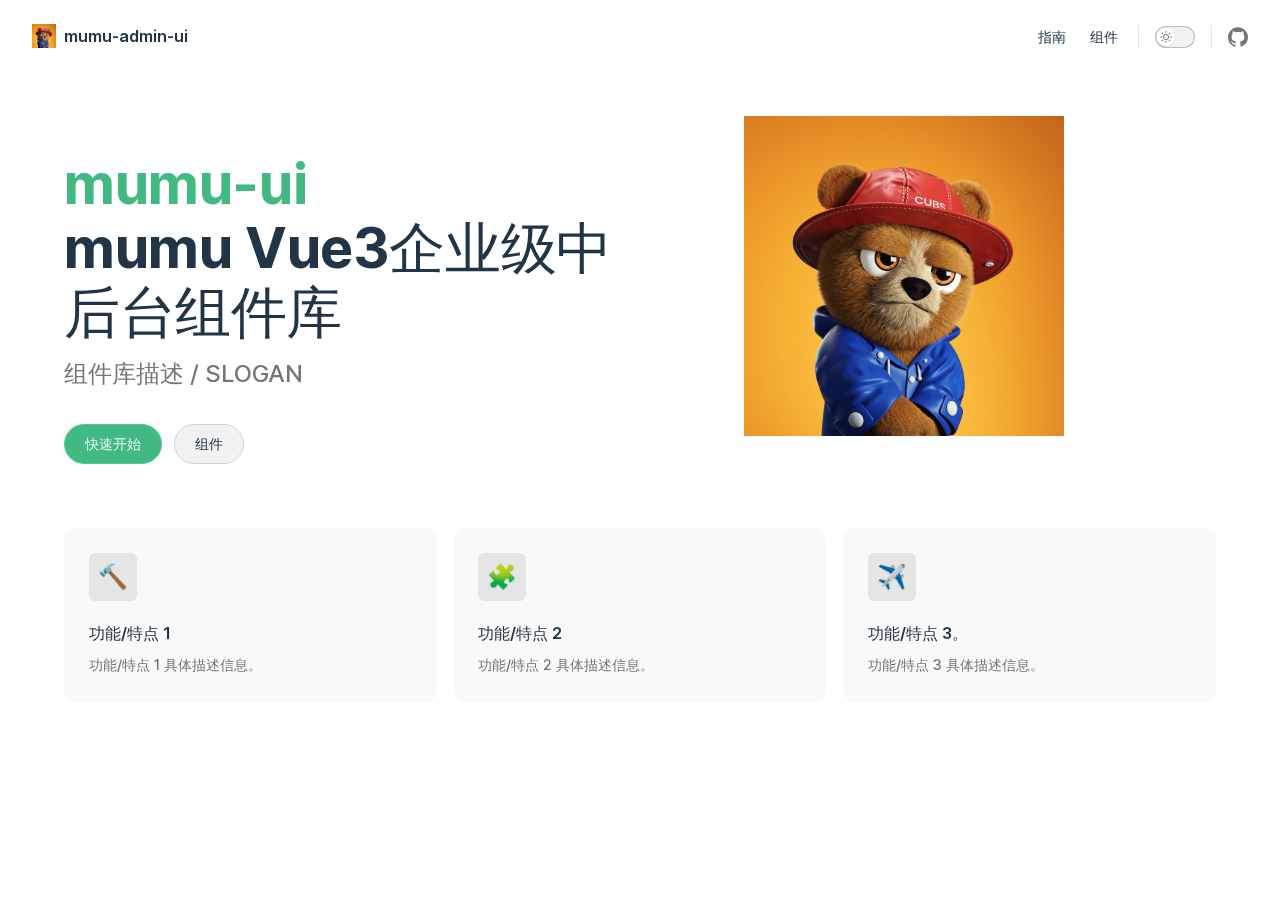
==== index.html @ 82bcbb1d "11" ====
<!DOCTYPE html>
<html lang="cn-ZH">
  <head>
    <meta charset="utf-8">
    <meta name="viewport" content="width=device-width,initial-scale=1">
    <title>MUMU-UI | mumu-admin-ui</title>
    <meta name="description" content="MUMU Vue3企业级中后台组件库">
    <link rel="stylesheet" href="/assets/style.2b369304.css">
    <link rel="modulepreload" href="/assets/app.bf46bd67.js">
    <link rel="modulepreload" href="/assets/index.md.7fd04847.lean.js">
    
    <script id="check-dark-light">(()=>{const e=localStorage.getItem("vitepress-theme-appearance")||"",a=window.matchMedia("(prefers-color-scheme: dark)").matches;(!e||e==="auto"?a:e==="dark")&&document.documentElement.classList.add("dark")})();</script>
  </head>
  <body>
    <div id="app"><div class="Layout" data-v-5bf81eb9><!--[--><!--]--><!--[--><span tabindex="-1" data-v-e3798921></span><a href="#VPContent" class="VPSkipLink visually-hidden" data-v-e3798921> Skip to content </a><!--]--><!----><header class="VPNav no-sidebar" data-v-5bf81eb9 data-v-8004bdf6><div class="VPNavBar" data-v-8004bdf6 data-v-faa1ef05><div class="container" data-v-faa1ef05><div class="VPNavBarTitle" data-v-faa1ef05 data-v-af43cea9><a class="title" href="/" data-v-af43cea9><!--[--><!--]--><!--[--><img class="VPImage logo" src="/logo.jpg" alt data-v-4a8e50f9><!--]--><!--[-->mumu-admin-ui<!--]--><!--[--><!--]--></a></div><div class="content" data-v-faa1ef05><!--[--><!--]--><!----><nav aria-labelledby="main-nav-aria-label" class="VPNavBarMenu menu" data-v-faa1ef05 data-v-0a6dd16d><span id="main-nav-aria-label" class="visually-hidden" data-v-0a6dd16d>Main Navigation</span><!--[--><!--[--><a class="VPLink link VPNavBarMenuLink" href="/guide/" data-v-0a6dd16d data-v-a55be088 data-v-08992fed><!--[-->指南<!--]--><!----></a><!--]--><!--[--><a class="VPLink link VPNavBarMenuLink" href="/components/image-preview.html" data-v-0a6dd16d data-v-a55be088 data-v-08992fed><!--[-->组件<!--]--><!----></a><!--]--><!--]--></nav><!----><div class="VPNavBarAppearance appearance" data-v-faa1ef05 data-v-010bc3ba><button class="VPSwitch VPSwitchAppearance" type="button" role="switch" aria-label="toggle dark mode" aria-checked="false" data-v-010bc3ba data-v-b9f4baac data-v-70b4ae42><span class="check" data-v-70b4ae42><span class="icon" data-v-70b4ae42><!--[--><svg xmlns="http://www.w3.org/2000/svg" aria-hidden="true" focusable="false" viewbox="0 0 24 24" class="sun" data-v-b9f4baac><path d="M12,18c-3.3,0-6-2.7-6-6s2.7-6,6-6s6,2.7,6,6S15.3,18,12,18zM12,8c-2.2,0-4,1.8-4,4c0,2.2,1.8,4,4,4c2.2,0,4-1.8,4-4C16,9.8,14.2,8,12,8z"></path><path d="M12,4c-0.6,0-1-0.4-1-1V1c0-0.6,0.4-1,1-1s1,0.4,1,1v2C13,3.6,12.6,4,12,4z"></path><path d="M12,24c-0.6,0-1-0.4-1-1v-2c0-0.6,0.4-1,1-1s1,0.4,1,1v2C13,23.6,12.6,24,12,24z"></path><path d="M5.6,6.6c-0.3,0-0.5-0.1-0.7-0.3L3.5,4.9c-0.4-0.4-0.4-1,0-1.4s1-0.4,1.4,0l1.4,1.4c0.4,0.4,0.4,1,0,1.4C6.2,6.5,5.9,6.6,5.6,6.6z"></path><path d="M19.8,20.8c-0.3,0-0.5-0.1-0.7-0.3l-1.4-1.4c-0.4-0.4-0.4-1,0-1.4s1-0.4,1.4,0l1.4,1.4c0.4,0.4,0.4,1,0,1.4C20.3,20.7,20,20.8,19.8,20.8z"></path><path d="M3,13H1c-0.6,0-1-0.4-1-1s0.4-1,1-1h2c0.6,0,1,0.4,1,1S3.6,13,3,13z"></path><path d="M23,13h-2c-0.6,0-1-0.4-1-1s0.4-1,1-1h2c0.6,0,1,0.4,1,1S23.6,13,23,13z"></path><path d="M4.2,20.8c-0.3,0-0.5-0.1-0.7-0.3c-0.4-0.4-0.4-1,0-1.4l1.4-1.4c0.4-0.4,1-0.4,1.4,0s0.4,1,0,1.4l-1.4,1.4C4.7,20.7,4.5,20.8,4.2,20.8z"></path><path d="M18.4,6.6c-0.3,0-0.5-0.1-0.7-0.3c-0.4-0.4-0.4-1,0-1.4l1.4-1.4c0.4-0.4,1-0.4,1.4,0s0.4,1,0,1.4l-1.4,1.4C18.9,6.5,18.6,6.6,18.4,6.6z"></path></svg><svg xmlns="http://www.w3.org/2000/svg" aria-hidden="true" focusable="false" viewbox="0 0 24 24" class="moon" data-v-b9f4baac><path d="M12.1,22c-0.3,0-0.6,0-0.9,0c-5.5-0.5-9.5-5.4-9-10.9c0.4-4.8,4.2-8.6,9-9c0.4,0,0.8,0.2,1,0.5c0.2,0.3,0.2,0.8-0.1,1.1c-2,2.7-1.4,6.4,1.3,8.4c2.1,1.6,5,1.6,7.1,0c0.3-0.2,0.7-0.3,1.1-0.1c0.3,0.2,0.5,0.6,0.5,1c-0.2,2.7-1.5,5.1-3.6,6.8C16.6,21.2,14.4,22,12.1,22zM9.3,4.4c-2.9,1-5,3.6-5.2,6.8c-0.4,4.4,2.8,8.3,7.2,8.7c2.1,0.2,4.2-0.4,5.8-1.8c1.1-0.9,1.9-2.1,2.4-3.4c-2.5,0.9-5.3,0.5-7.5-1.1C9.2,11.4,8.1,7.7,9.3,4.4z"></path></svg><!--]--></span></span></button></div><div class="VPSocialLinks VPNavBarSocialLinks social-links" data-v-faa1ef05 data-v-2980f77a data-v-e9c01f9c><!--[--><a class="VPSocialLink" href="https://github.com/vuejs/vitepress" target="_blank" rel="noopener" data-v-e9c01f9c data-v-194074fe><svg role="img" viewBox="0 0 24 24" xmlns="http://www.w3.org/2000/svg"><title>GitHub</title><path d="M12 .297c-6.63 0-12 5.373-12 12 0 5.303 3.438 9.8 8.205 11.385.6.113.82-.258.82-.577 0-.285-.01-1.04-.015-2.04-3.338.724-4.042-1.61-4.042-1.61C4.422 18.07 3.633 17.7 3.633 17.7c-1.087-.744.084-.729.084-.729 1.205.084 1.838 1.236 1.838 1.236 1.07 1.835 2.809 1.305 3.495.998.108-.776.417-1.305.76-1.605-2.665-.3-5.466-1.332-5.466-5.93 0-1.31.465-2.38 1.235-3.22-.135-.303-.54-1.523.105-3.176 0 0 1.005-.322 3.3 1.23.96-.267 1.98-.399 3-.405 1.02.006 2.04.138 3 .405 2.28-1.552 3.285-1.23 3.285-1.23.645 1.653.24 2.873.12 3.176.765.84 1.23 1.91 1.23 3.22 0 4.61-2.805 5.625-5.475 5.92.42.36.81 1.096.81 2.22 0 1.606-.015 2.896-.015 3.286 0 .315.21.69.825.57C20.565 22.092 24 17.592 24 12.297c0-6.627-5.373-12-12-12"/></svg></a><!--]--></div><div class="VPFlyout VPNavBarExtra extra" data-v-faa1ef05 data-v-340fd1df data-v-1623aefb><button type="button" class="button" aria-haspopup="true" aria-expanded="false" aria-label="extra navigation" data-v-1623aefb><svg xmlns="http://www.w3.org/2000/svg" aria-hidden="true" focusable="false" viewbox="0 0 24 24" class="icon" data-v-1623aefb><circle cx="12" cy="12" r="2"></circle><circle cx="19" cy="12" r="2"></circle><circle cx="5" cy="12" r="2"></circle></svg></button><div class="menu" data-v-1623aefb><div class="VPMenu" data-v-1623aefb data-v-125045a5><!----><!--[--><!--[--><!----><div class="group" data-v-340fd1df><div class="item appearance" data-v-340fd1df><p class="label" data-v-340fd1df>Appearance</p><div class="appearance-action" data-v-340fd1df><button class="VPSwitch VPSwitchAppearance" type="button" role="switch" aria-label="toggle dark mode" aria-checked="false" data-v-340fd1df data-v-b9f4baac data-v-70b4ae42><span class="check" data-v-70b4ae42><span class="icon" data-v-70b4ae42><!--[--><svg xmlns="http://www.w3.org/2000/svg" aria-hidden="true" focusable="false" viewbox="0 0 24 24" class="sun" data-v-b9f4baac><path d="M12,18c-3.3,0-6-2.7-6-6s2.7-6,6-6s6,2.7,6,6S15.3,18,12,18zM12,8c-2.2,0-4,1.8-4,4c0,2.2,1.8,4,4,4c2.2,0,4-1.8,4-4C16,9.8,14.2,8,12,8z"></path><path d="M12,4c-0.6,0-1-0.4-1-1V1c0-0.6,0.4-1,1-1s1,0.4,1,1v2C13,3.6,12.6,4,12,4z"></path><path d="M12,24c-0.6,0-1-0.4-1-1v-2c0-0.6,0.4-1,1-1s1,0.4,1,1v2C13,23.6,12.6,24,12,24z"></path><path d="M5.6,6.6c-0.3,0-0.5-0.1-0.7-0.3L3.5,4.9c-0.4-0.4-0.4-1,0-1.4s1-0.4,1.4,0l1.4,1.4c0.4,0.4,0.4,1,0,1.4C6.2,6.5,5.9,6.6,5.6,6.6z"></path><path d="M19.8,20.8c-0.3,0-0.5-0.1-0.7-0.3l-1.4-1.4c-0.4-0.4-0.4-1,0-1.4s1-0.4,1.4,0l1.4,1.4c0.4,0.4,0.4,1,0,1.4C20.3,20.7,20,20.8,19.8,20.8z"></path><path d="M3,13H1c-0.6,0-1-0.4-1-1s0.4-1,1-1h2c0.6,0,1,0.4,1,1S3.6,13,3,13z"></path><path d="M23,13h-2c-0.6,0-1-0.4-1-1s0.4-1,1-1h2c0.6,0,1,0.4,1,1S23.6,13,23,13z"></path><path d="M4.2,20.8c-0.3,0-0.5-0.1-0.7-0.3c-0.4-0.4-0.4-1,0-1.4l1.4-1.4c0.4-0.4,1-0.4,1.4,0s0.4,1,0,1.4l-1.4,1.4C4.7,20.7,4.5,20.8,4.2,20.8z"></path><path d="M18.4,6.6c-0.3,0-0.5-0.1-0.7-0.3c-0.4-0.4-0.4-1,0-1.4l1.4-1.4c0.4-0.4,1-0.4,1.4,0s0.4,1,0,1.4l-1.4,1.4C18.9,6.5,18.6,6.6,18.4,6.6z"></path></svg><svg xmlns="http://www.w3.org/2000/svg" aria-hidden="true" focusable="false" viewbox="0 0 24 24" class="moon" data-v-b9f4baac><path d="M12.1,22c-0.3,0-0.6,0-0.9,0c-5.5-0.5-9.5-5.4-9-10.9c0.4-4.8,4.2-8.6,9-9c0.4,0,0.8,0.2,1,0.5c0.2,0.3,0.2,0.8-0.1,1.1c-2,2.7-1.4,6.4,1.3,8.4c2.1,1.6,5,1.6,7.1,0c0.3-0.2,0.7-0.3,1.1-0.1c0.3,0.2,0.5,0.6,0.5,1c-0.2,2.7-1.5,5.1-3.6,6.8C16.6,21.2,14.4,22,12.1,22zM9.3,4.4c-2.9,1-5,3.6-5.2,6.8c-0.4,4.4,2.8,8.3,7.2,8.7c2.1,0.2,4.2-0.4,5.8-1.8c1.1-0.9,1.9-2.1,2.4-3.4c-2.5,0.9-5.3,0.5-7.5-1.1C9.2,11.4,8.1,7.7,9.3,4.4z"></path></svg><!--]--></span></span></button></div></div></div><div class="group" data-v-340fd1df><div class="item social-links" data-v-340fd1df><div class="VPSocialLinks social-links-list" data-v-340fd1df data-v-e9c01f9c><!--[--><a class="VPSocialLink" href="https://github.com/vuejs/vitepress" target="_blank" rel="noopener" data-v-e9c01f9c data-v-194074fe><svg role="img" viewBox="0 0 24 24" xmlns="http://www.w3.org/2000/svg"><title>GitHub</title><path d="M12 .297c-6.63 0-12 5.373-12 12 0 5.303 3.438 9.8 8.205 11.385.6.113.82-.258.82-.577 0-.285-.01-1.04-.015-2.04-3.338.724-4.042-1.61-4.042-1.61C4.422 18.07 3.633 17.7 3.633 17.7c-1.087-.744.084-.729.084-.729 1.205.084 1.838 1.236 1.838 1.236 1.07 1.835 2.809 1.305 3.495.998.108-.776.417-1.305.76-1.605-2.665-.3-5.466-1.332-5.466-5.93 0-1.31.465-2.38 1.235-3.22-.135-.303-.54-1.523.105-3.176 0 0 1.005-.322 3.3 1.23.96-.267 1.98-.399 3-.405 1.02.006 2.04.138 3 .405 2.28-1.552 3.285-1.23 3.285-1.23.645 1.653.24 2.873.12 3.176.765.84 1.23 1.91 1.23 3.22 0 4.61-2.805 5.625-5.475 5.92.42.36.81 1.096.81 2.22 0 1.606-.015 2.896-.015 3.286 0 .315.21.69.825.57C20.565 22.092 24 17.592 24 12.297c0-6.627-5.373-12-12-12"/></svg></a><!--]--></div></div></div><!--]--><!--]--></div></div></div><!--[--><!--]--><button type="button" class="VPNavBarHamburger hamburger" aria-label="mobile navigation" aria-expanded="false" aria-controls="VPNavScreen" data-v-faa1ef05 data-v-45c9b3af><span class="container" data-v-45c9b3af><span class="top" data-v-45c9b3af></span><span class="middle" data-v-45c9b3af></span><span class="bottom" data-v-45c9b3af></span></span></button></div></div></div><!----></header><!----><!----><div class="VPContent is-home" id="VPContent" data-v-5bf81eb9 data-v-ee1f9021><div class="VPHome" data-v-ee1f9021 data-v-9ec6ff27><!--[--><!--]--><div class="VPHero has-image VPHomeHero" data-v-9ec6ff27 data-v-6bc9288a><div class="container" data-v-6bc9288a><div class="main" data-v-6bc9288a><h1 class="name" data-v-6bc9288a><span class="clip" data-v-6bc9288a>mumu-ui</span></h1><p class="text" data-v-6bc9288a>mumu Vue3企业级中后台组件库</p><p class="tagline" data-v-6bc9288a>组件库描述 / SLOGAN</p><div class="actions" data-v-6bc9288a><!--[--><div class="action" data-v-6bc9288a><a class="VPButton medium brand" href="/guide/" data-v-6bc9288a data-v-b2dfdb56>快速开始</a></div><div class="action" data-v-6bc9288a><a class="VPButton medium alt" href="/components/image-preview.html" data-v-6bc9288a data-v-b2dfdb56>组件</a></div><!--]--></div></div><div class="image" data-v-6bc9288a><div class="image-container" data-v-6bc9288a><div class="image-bg" data-v-6bc9288a></div><!--[--><img class="VPImage image-src" src="/logo.jpg" alt="mumu-admin-ui" data-v-4a8e50f9><!--]--></div></div></div></div><!--[--><!--]--><!--[--><!--]--><div class="VPFeatures VPHomeFeatures" data-v-9ec6ff27 data-v-b8f55c17><div class="container" data-v-b8f55c17><div class="items" data-v-b8f55c17><!--[--><div class="grid-3 item" data-v-b8f55c17><span class="VPLink VPFeature" data-v-b8f55c17 data-v-cee54b0d data-v-08992fed><!--[--><article class="box" data-v-cee54b0d><div class="icon" data-v-cee54b0d>🔨</div><h2 class="title" data-v-cee54b0d>功能/特点 1</h2><p class="details" data-v-cee54b0d>功能/特点 1 具体描述信息。</p><!----></article><!--]--><!----></span></div><div class="grid-3 item" data-v-b8f55c17><span class="VPLink VPFeature" data-v-b8f55c17 data-v-cee54b0d data-v-08992fed><!--[--><article class="box" data-v-cee54b0d><div class="icon" data-v-cee54b0d>🧩</div><h2 class="title" data-v-cee54b0d>功能/特点 2</h2><p class="details" data-v-cee54b0d>功能/特点 2 具体描述信息。</p><!----></article><!--]--><!----></span></div><div class="grid-3 item" data-v-b8f55c17><span class="VPLink VPFeature" data-v-b8f55c17 data-v-cee54b0d data-v-08992fed><!--[--><article class="box" data-v-cee54b0d><div class="icon" data-v-cee54b0d>✈️</div><h2 class="title" data-v-cee54b0d>功能/特点 3。</h2><p class="details" data-v-cee54b0d>功能/特点 3 具体描述信息。</p><!----></article><!--]--><!----></span></div><!--]--></div></div></div><!--[--><!--]--><div style="position:relative;" data-v-9ec6ff27><div></div></div></div></div><!----><!--[--><!--]--></div></div>
    <script>__VP_HASH_MAP__ = JSON.parse("{\"components_icon.md\":\"52bd0338\",\"components_image-preview.md\":\"aa25d199\",\"guide_index.md\":\"5c8c72ff\",\"guide_quickstart.md\":\"2f4adda5\",\"index.md\":\"7fd04847\"}")</script>
    <script type="module" async src="/assets/app.bf46bd67.js"></script>
    
  </body>
</html>
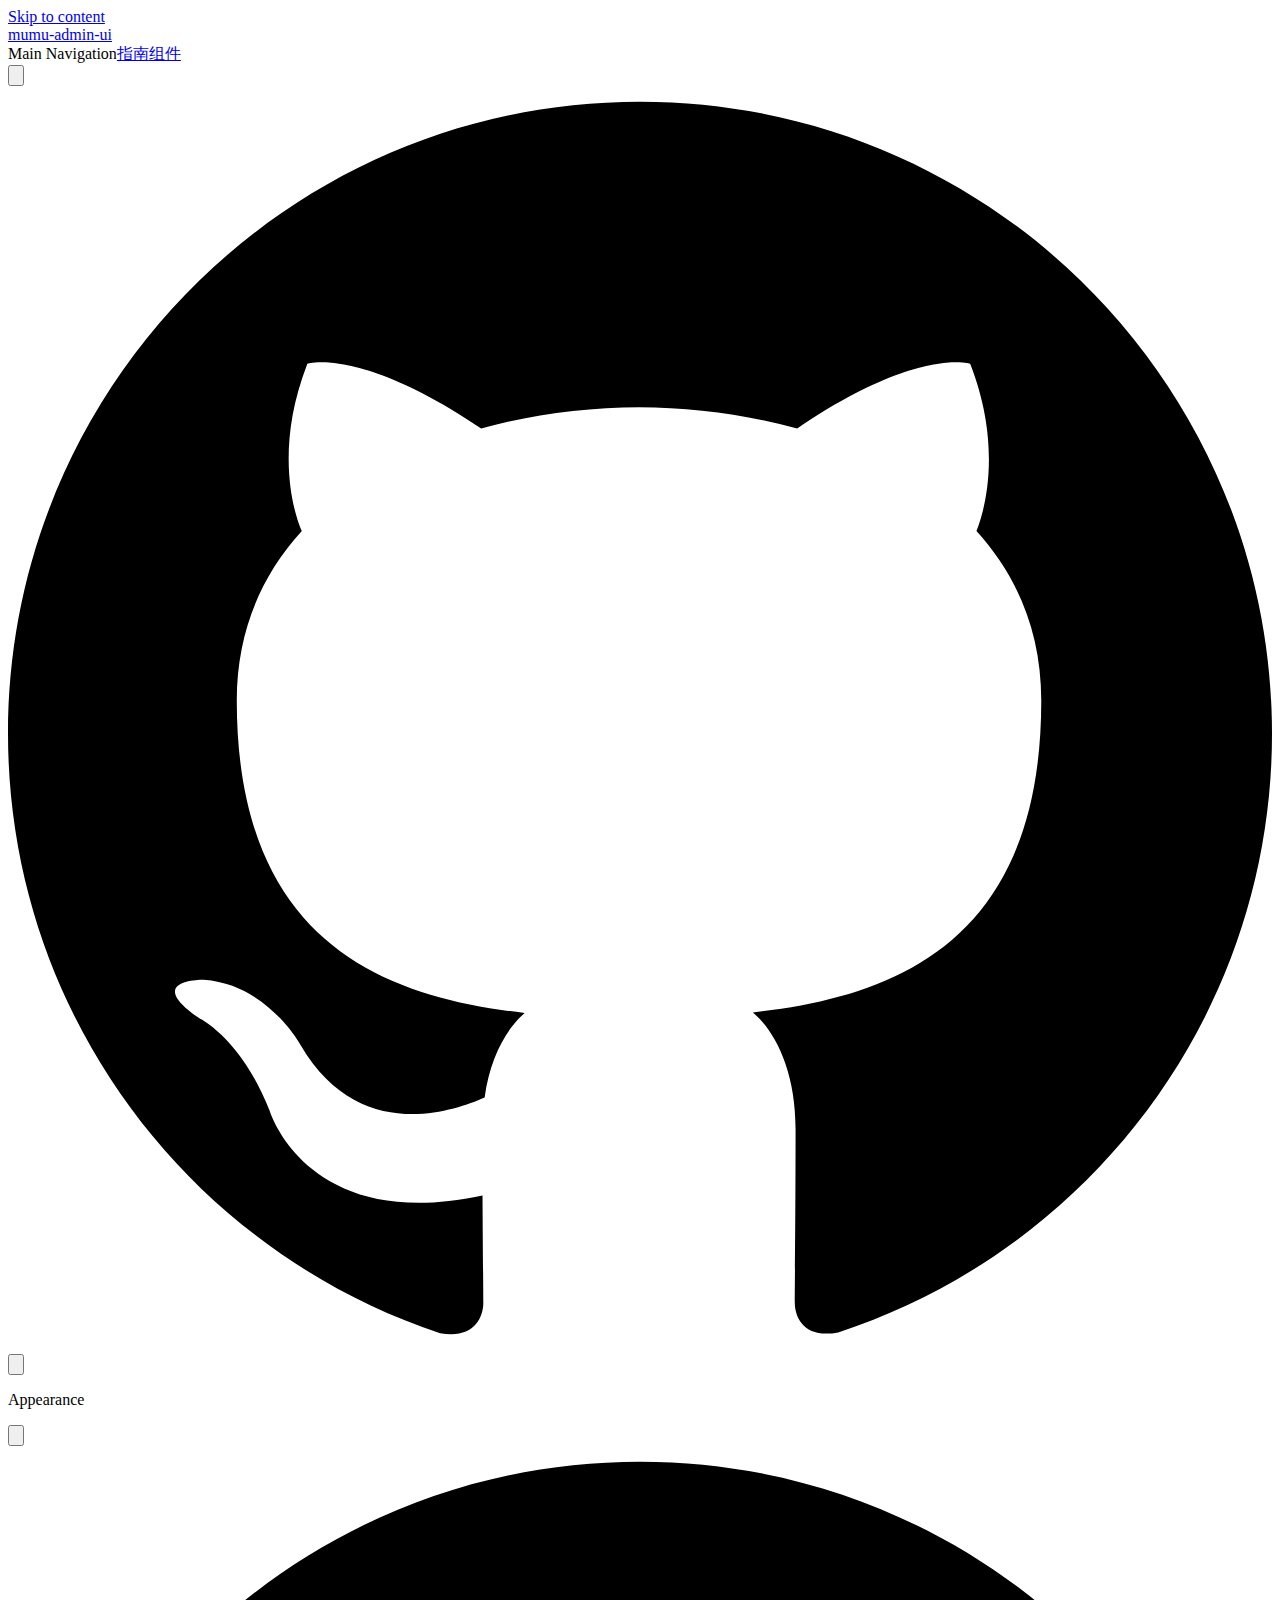
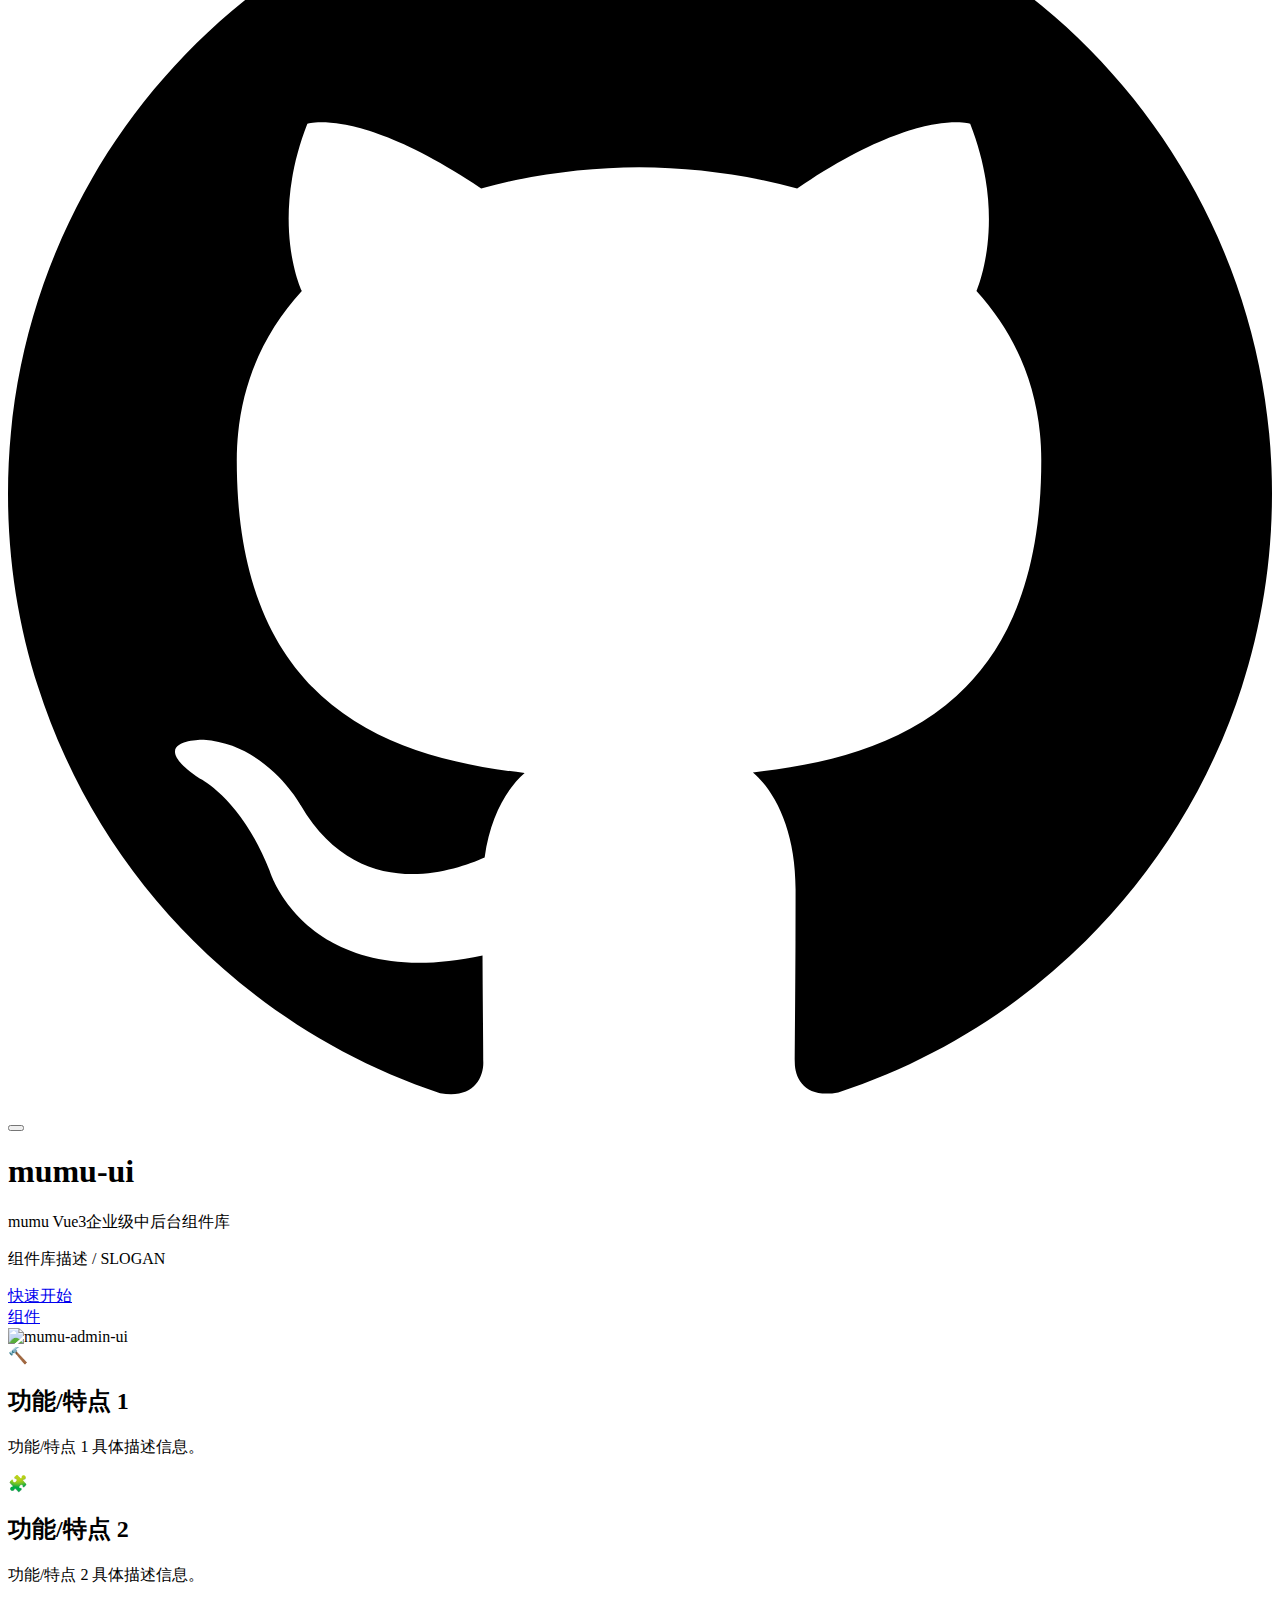
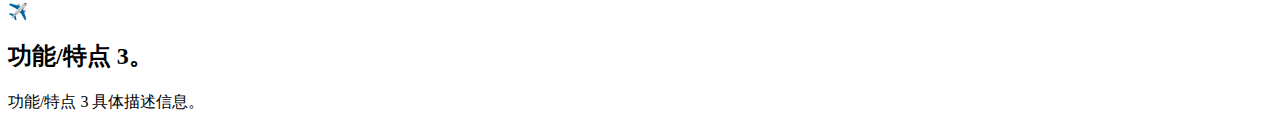
==== commit 05f32a94: "修改base配置" ====
--- a/index.html
+++ b/index.html
@@ -5,16 +5,16 @@
     <meta name="viewport" content="width=device-width,initial-scale=1">
     <title>MUMU-UI | mumu-admin-ui</title>
     <meta name="description" content="MUMU Vue3企业级中后台组件库">
-    <link rel="stylesheet" href="/assets/style.2b369304.css">
-    <link rel="modulepreload" href="/assets/app.bf46bd67.js">
-    <link rel="modulepreload" href="/assets/index.md.7fd04847.lean.js">
+    <link rel="stylesheet" href="/mumu-ui_docs/assets/style.af4205a5.css">
+    <link rel="modulepreload" href="/mumu-ui_docs/assets/app.7a1a90ad.js">
+    <link rel="modulepreload" href="/mumu-ui_docs/assets/index.md.b07cc994.lean.js">
     
     <script id="check-dark-light">(()=>{const e=localStorage.getItem("vitepress-theme-appearance")||"",a=window.matchMedia("(prefers-color-scheme: dark)").matches;(!e||e==="auto"?a:e==="dark")&&document.documentElement.classList.add("dark")})();</script>
   </head>
   <body>
-    <div id="app"><div class="Layout" data-v-5bf81eb9><!--[--><!--]--><!--[--><span tabindex="-1" data-v-e3798921></span><a href="#VPContent" class="VPSkipLink visually-hidden" data-v-e3798921> Skip to content </a><!--]--><!----><header class="VPNav no-sidebar" data-v-5bf81eb9 data-v-8004bdf6><div class="VPNavBar" data-v-8004bdf6 data-v-faa1ef05><div class="container" data-v-faa1ef05><div class="VPNavBarTitle" data-v-faa1ef05 data-v-af43cea9><a class="title" href="/" data-v-af43cea9><!--[--><!--]--><!--[--><img class="VPImage logo" src="/logo.jpg" alt data-v-4a8e50f9><!--]--><!--[-->mumu-admin-ui<!--]--><!--[--><!--]--></a></div><div class="content" data-v-faa1ef05><!--[--><!--]--><!----><nav aria-labelledby="main-nav-aria-label" class="VPNavBarMenu menu" data-v-faa1ef05 data-v-0a6dd16d><span id="main-nav-aria-label" class="visually-hidden" data-v-0a6dd16d>Main Navigation</span><!--[--><!--[--><a class="VPLink link VPNavBarMenuLink" href="/guide/" data-v-0a6dd16d data-v-a55be088 data-v-08992fed><!--[-->指南<!--]--><!----></a><!--]--><!--[--><a class="VPLink link VPNavBarMenuLink" href="/components/image-preview.html" data-v-0a6dd16d data-v-a55be088 data-v-08992fed><!--[-->组件<!--]--><!----></a><!--]--><!--]--></nav><!----><div class="VPNavBarAppearance appearance" data-v-faa1ef05 data-v-010bc3ba><button class="VPSwitch VPSwitchAppearance" type="button" role="switch" aria-label="toggle dark mode" aria-checked="false" data-v-010bc3ba data-v-b9f4baac data-v-70b4ae42><span class="check" data-v-70b4ae42><span class="icon" data-v-70b4ae42><!--[--><svg xmlns="http://www.w3.org/2000/svg" aria-hidden="true" focusable="false" viewbox="0 0 24 24" class="sun" data-v-b9f4baac><path d="M12,18c-3.3,0-6-2.7-6-6s2.7-6,6-6s6,2.7,6,6S15.3,18,12,18zM12,8c-2.2,0-4,1.8-4,4c0,2.2,1.8,4,4,4c2.2,0,4-1.8,4-4C16,9.8,14.2,8,12,8z"></path><path d="M12,4c-0.6,0-1-0.4-1-1V1c0-0.6,0.4-1,1-1s1,0.4,1,1v2C13,3.6,12.6,4,12,4z"></path><path d="M12,24c-0.6,0-1-0.4-1-1v-2c0-0.6,0.4-1,1-1s1,0.4,1,1v2C13,23.6,12.6,24,12,24z"></path><path d="M5.6,6.6c-0.3,0-0.5-0.1-0.7-0.3L3.5,4.9c-0.4-0.4-0.4-1,0-1.4s1-0.4,1.4,0l1.4,1.4c0.4,0.4,0.4,1,0,1.4C6.2,6.5,5.9,6.6,5.6,6.6z"></path><path d="M19.8,20.8c-0.3,0-0.5-0.1-0.7-0.3l-1.4-1.4c-0.4-0.4-0.4-1,0-1.4s1-0.4,1.4,0l1.4,1.4c0.4,0.4,0.4,1,0,1.4C20.3,20.7,20,20.8,19.8,20.8z"></path><path d="M3,13H1c-0.6,0-1-0.4-1-1s0.4-1,1-1h2c0.6,0,1,0.4,1,1S3.6,13,3,13z"></path><path d="M23,13h-2c-0.6,0-1-0.4-1-1s0.4-1,1-1h2c0.6,0,1,0.4,1,1S23.6,13,23,13z"></path><path d="M4.2,20.8c-0.3,0-0.5-0.1-0.7-0.3c-0.4-0.4-0.4-1,0-1.4l1.4-1.4c0.4-0.4,1-0.4,1.4,0s0.4,1,0,1.4l-1.4,1.4C4.7,20.7,4.5,20.8,4.2,20.8z"></path><path d="M18.4,6.6c-0.3,0-0.5-0.1-0.7-0.3c-0.4-0.4-0.4-1,0-1.4l1.4-1.4c0.4-0.4,1-0.4,1.4,0s0.4,1,0,1.4l-1.4,1.4C18.9,6.5,18.6,6.6,18.4,6.6z"></path></svg><svg xmlns="http://www.w3.org/2000/svg" aria-hidden="true" focusable="false" viewbox="0 0 24 24" class="moon" data-v-b9f4baac><path d="M12.1,22c-0.3,0-0.6,0-0.9,0c-5.5-0.5-9.5-5.4-9-10.9c0.4-4.8,4.2-8.6,9-9c0.4,0,0.8,0.2,1,0.5c0.2,0.3,0.2,0.8-0.1,1.1c-2,2.7-1.4,6.4,1.3,8.4c2.1,1.6,5,1.6,7.1,0c0.3-0.2,0.7-0.3,1.1-0.1c0.3,0.2,0.5,0.6,0.5,1c-0.2,2.7-1.5,5.1-3.6,6.8C16.6,21.2,14.4,22,12.1,22zM9.3,4.4c-2.9,1-5,3.6-5.2,6.8c-0.4,4.4,2.8,8.3,7.2,8.7c2.1,0.2,4.2-0.4,5.8-1.8c1.1-0.9,1.9-2.1,2.4-3.4c-2.5,0.9-5.3,0.5-7.5-1.1C9.2,11.4,8.1,7.7,9.3,4.4z"></path></svg><!--]--></span></span></button></div><div class="VPSocialLinks VPNavBarSocialLinks social-links" data-v-faa1ef05 data-v-2980f77a data-v-e9c01f9c><!--[--><a class="VPSocialLink" href="https://github.com/vuejs/vitepress" target="_blank" rel="noopener" data-v-e9c01f9c data-v-194074fe><svg role="img" viewBox="0 0 24 24" xmlns="http://www.w3.org/2000/svg"><title>GitHub</title><path d="M12 .297c-6.63 0-12 5.373-12 12 0 5.303 3.438 9.8 8.205 11.385.6.113.82-.258.82-.577 0-.285-.01-1.04-.015-2.04-3.338.724-4.042-1.61-4.042-1.61C4.422 18.07 3.633 17.7 3.633 17.7c-1.087-.744.084-.729.084-.729 1.205.084 1.838 1.236 1.838 1.236 1.07 1.835 2.809 1.305 3.495.998.108-.776.417-1.305.76-1.605-2.665-.3-5.466-1.332-5.466-5.93 0-1.31.465-2.38 1.235-3.22-.135-.303-.54-1.523.105-3.176 0 0 1.005-.322 3.3 1.23.96-.267 1.98-.399 3-.405 1.02.006 2.04.138 3 .405 2.28-1.552 3.285-1.23 3.285-1.23.645 1.653.24 2.873.12 3.176.765.84 1.23 1.91 1.23 3.22 0 4.61-2.805 5.625-5.475 5.92.42.36.81 1.096.81 2.22 0 1.606-.015 2.896-.015 3.286 0 .315.21.69.825.57C20.565 22.092 24 17.592 24 12.297c0-6.627-5.373-12-12-12"/></svg></a><!--]--></div><div class="VPFlyout VPNavBarExtra extra" data-v-faa1ef05 data-v-340fd1df data-v-1623aefb><button type="button" class="button" aria-haspopup="true" aria-expanded="false" aria-label="extra navigation" data-v-1623aefb><svg xmlns="http://www.w3.org/2000/svg" aria-hidden="true" focusable="false" viewbox="0 0 24 24" class="icon" data-v-1623aefb><circle cx="12" cy="12" r="2"></circle><circle cx="19" cy="12" r="2"></circle><circle cx="5" cy="12" r="2"></circle></svg></button><div class="menu" data-v-1623aefb><div class="VPMenu" data-v-1623aefb data-v-125045a5><!----><!--[--><!--[--><!----><div class="group" data-v-340fd1df><div class="item appearance" data-v-340fd1df><p class="label" data-v-340fd1df>Appearance</p><div class="appearance-action" data-v-340fd1df><button class="VPSwitch VPSwitchAppearance" type="button" role="switch" aria-label="toggle dark mode" aria-checked="false" data-v-340fd1df data-v-b9f4baac data-v-70b4ae42><span class="check" data-v-70b4ae42><span class="icon" data-v-70b4ae42><!--[--><svg xmlns="http://www.w3.org/2000/svg" aria-hidden="true" focusable="false" viewbox="0 0 24 24" class="sun" data-v-b9f4baac><path d="M12,18c-3.3,0-6-2.7-6-6s2.7-6,6-6s6,2.7,6,6S15.3,18,12,18zM12,8c-2.2,0-4,1.8-4,4c0,2.2,1.8,4,4,4c2.2,0,4-1.8,4-4C16,9.8,14.2,8,12,8z"></path><path d="M12,4c-0.6,0-1-0.4-1-1V1c0-0.6,0.4-1,1-1s1,0.4,1,1v2C13,3.6,12.6,4,12,4z"></path><path d="M12,24c-0.6,0-1-0.4-1-1v-2c0-0.6,0.4-1,1-1s1,0.4,1,1v2C13,23.6,12.6,24,12,24z"></path><path d="M5.6,6.6c-0.3,0-0.5-0.1-0.7-0.3L3.5,4.9c-0.4-0.4-0.4-1,0-1.4s1-0.4,1.4,0l1.4,1.4c0.4,0.4,0.4,1,0,1.4C6.2,6.5,5.9,6.6,5.6,6.6z"></path><path d="M19.8,20.8c-0.3,0-0.5-0.1-0.7-0.3l-1.4-1.4c-0.4-0.4-0.4-1,0-1.4s1-0.4,1.4,0l1.4,1.4c0.4,0.4,0.4,1,0,1.4C20.3,20.7,20,20.8,19.8,20.8z"></path><path d="M3,13H1c-0.6,0-1-0.4-1-1s0.4-1,1-1h2c0.6,0,1,0.4,1,1S3.6,13,3,13z"></path><path d="M23,13h-2c-0.6,0-1-0.4-1-1s0.4-1,1-1h2c0.6,0,1,0.4,1,1S23.6,13,23,13z"></path><path d="M4.2,20.8c-0.3,0-0.5-0.1-0.7-0.3c-0.4-0.4-0.4-1,0-1.4l1.4-1.4c0.4-0.4,1-0.4,1.4,0s0.4,1,0,1.4l-1.4,1.4C4.7,20.7,4.5,20.8,4.2,20.8z"></path><path d="M18.4,6.6c-0.3,0-0.5-0.1-0.7-0.3c-0.4-0.4-0.4-1,0-1.4l1.4-1.4c0.4-0.4,1-0.4,1.4,0s0.4,1,0,1.4l-1.4,1.4C18.9,6.5,18.6,6.6,18.4,6.6z"></path></svg><svg xmlns="http://www.w3.org/2000/svg" aria-hidden="true" focusable="false" viewbox="0 0 24 24" class="moon" data-v-b9f4baac><path d="M12.1,22c-0.3,0-0.6,0-0.9,0c-5.5-0.5-9.5-5.4-9-10.9c0.4-4.8,4.2-8.6,9-9c0.4,0,0.8,0.2,1,0.5c0.2,0.3,0.2,0.8-0.1,1.1c-2,2.7-1.4,6.4,1.3,8.4c2.1,1.6,5,1.6,7.1,0c0.3-0.2,0.7-0.3,1.1-0.1c0.3,0.2,0.5,0.6,0.5,1c-0.2,2.7-1.5,5.1-3.6,6.8C16.6,21.2,14.4,22,12.1,22zM9.3,4.4c-2.9,1-5,3.6-5.2,6.8c-0.4,4.4,2.8,8.3,7.2,8.7c2.1,0.2,4.2-0.4,5.8-1.8c1.1-0.9,1.9-2.1,2.4-3.4c-2.5,0.9-5.3,0.5-7.5-1.1C9.2,11.4,8.1,7.7,9.3,4.4z"></path></svg><!--]--></span></span></button></div></div></div><div class="group" data-v-340fd1df><div class="item social-links" data-v-340fd1df><div class="VPSocialLinks social-links-list" data-v-340fd1df data-v-e9c01f9c><!--[--><a class="VPSocialLink" href="https://github.com/vuejs/vitepress" target="_blank" rel="noopener" data-v-e9c01f9c data-v-194074fe><svg role="img" viewBox="0 0 24 24" xmlns="http://www.w3.org/2000/svg"><title>GitHub</title><path d="M12 .297c-6.63 0-12 5.373-12 12 0 5.303 3.438 9.8 8.205 11.385.6.113.82-.258.82-.577 0-.285-.01-1.04-.015-2.04-3.338.724-4.042-1.61-4.042-1.61C4.422 18.07 3.633 17.7 3.633 17.7c-1.087-.744.084-.729.084-.729 1.205.084 1.838 1.236 1.838 1.236 1.07 1.835 2.809 1.305 3.495.998.108-.776.417-1.305.76-1.605-2.665-.3-5.466-1.332-5.466-5.93 0-1.31.465-2.38 1.235-3.22-.135-.303-.54-1.523.105-3.176 0 0 1.005-.322 3.3 1.23.96-.267 1.98-.399 3-.405 1.02.006 2.04.138 3 .405 2.28-1.552 3.285-1.23 3.285-1.23.645 1.653.24 2.873.12 3.176.765.84 1.23 1.91 1.23 3.22 0 4.61-2.805 5.625-5.475 5.92.42.36.81 1.096.81 2.22 0 1.606-.015 2.896-.015 3.286 0 .315.21.69.825.57C20.565 22.092 24 17.592 24 12.297c0-6.627-5.373-12-12-12"/></svg></a><!--]--></div></div></div><!--]--><!--]--></div></div></div><!--[--><!--]--><button type="button" class="VPNavBarHamburger hamburger" aria-label="mobile navigation" aria-expanded="false" aria-controls="VPNavScreen" data-v-faa1ef05 data-v-45c9b3af><span class="container" data-v-45c9b3af><span class="top" data-v-45c9b3af></span><span class="middle" data-v-45c9b3af></span><span class="bottom" data-v-45c9b3af></span></span></button></div></div></div><!----></header><!----><!----><div class="VPContent is-home" id="VPContent" data-v-5bf81eb9 data-v-ee1f9021><div class="VPHome" data-v-ee1f9021 data-v-9ec6ff27><!--[--><!--]--><div class="VPHero has-image VPHomeHero" data-v-9ec6ff27 data-v-6bc9288a><div class="container" data-v-6bc9288a><div class="main" data-v-6bc9288a><h1 class="name" data-v-6bc9288a><span class="clip" data-v-6bc9288a>mumu-ui</span></h1><p class="text" data-v-6bc9288a>mumu Vue3企业级中后台组件库</p><p class="tagline" data-v-6bc9288a>组件库描述 / SLOGAN</p><div class="actions" data-v-6bc9288a><!--[--><div class="action" data-v-6bc9288a><a class="VPButton medium brand" href="/guide/" data-v-6bc9288a data-v-b2dfdb56>快速开始</a></div><div class="action" data-v-6bc9288a><a class="VPButton medium alt" href="/components/image-preview.html" data-v-6bc9288a data-v-b2dfdb56>组件</a></div><!--]--></div></div><div class="image" data-v-6bc9288a><div class="image-container" data-v-6bc9288a><div class="image-bg" data-v-6bc9288a></div><!--[--><img class="VPImage image-src" src="/logo.jpg" alt="mumu-admin-ui" data-v-4a8e50f9><!--]--></div></div></div></div><!--[--><!--]--><!--[--><!--]--><div class="VPFeatures VPHomeFeatures" data-v-9ec6ff27 data-v-b8f55c17><div class="container" data-v-b8f55c17><div class="items" data-v-b8f55c17><!--[--><div class="grid-3 item" data-v-b8f55c17><span class="VPLink VPFeature" data-v-b8f55c17 data-v-cee54b0d data-v-08992fed><!--[--><article class="box" data-v-cee54b0d><div class="icon" data-v-cee54b0d>🔨</div><h2 class="title" data-v-cee54b0d>功能/特点 1</h2><p class="details" data-v-cee54b0d>功能/特点 1 具体描述信息。</p><!----></article><!--]--><!----></span></div><div class="grid-3 item" data-v-b8f55c17><span class="VPLink VPFeature" data-v-b8f55c17 data-v-cee54b0d data-v-08992fed><!--[--><article class="box" data-v-cee54b0d><div class="icon" data-v-cee54b0d>🧩</div><h2 class="title" data-v-cee54b0d>功能/特点 2</h2><p class="details" data-v-cee54b0d>功能/特点 2 具体描述信息。</p><!----></article><!--]--><!----></span></div><div class="grid-3 item" data-v-b8f55c17><span class="VPLink VPFeature" data-v-b8f55c17 data-v-cee54b0d data-v-08992fed><!--[--><article class="box" data-v-cee54b0d><div class="icon" data-v-cee54b0d>✈️</div><h2 class="title" data-v-cee54b0d>功能/特点 3。</h2><p class="details" data-v-cee54b0d>功能/特点 3 具体描述信息。</p><!----></article><!--]--><!----></span></div><!--]--></div></div></div><!--[--><!--]--><div style="position:relative;" data-v-9ec6ff27><div></div></div></div></div><!----><!--[--><!--]--></div></div>
-    <script>__VP_HASH_MAP__ = JSON.parse("{\"components_icon.md\":\"52bd0338\",\"components_image-preview.md\":\"aa25d199\",\"guide_index.md\":\"5c8c72ff\",\"guide_quickstart.md\":\"2f4adda5\",\"index.md\":\"7fd04847\"}")</script>
-    <script type="module" async src="/assets/app.bf46bd67.js"></script>
+    <div id="app"><div class="Layout" data-v-5bf81eb9><!--[--><!--]--><!--[--><span tabindex="-1" data-v-e3798921></span><a href="#VPContent" class="VPSkipLink visually-hidden" data-v-e3798921> Skip to content </a><!--]--><!----><header class="VPNav no-sidebar" data-v-5bf81eb9 data-v-8004bdf6><div class="VPNavBar" data-v-8004bdf6 data-v-faa1ef05><div class="container" data-v-faa1ef05><div class="VPNavBarTitle" data-v-faa1ef05 data-v-af43cea9><a class="title" href="/mumu-ui_docs/" data-v-af43cea9><!--[--><!--]--><!--[--><img class="VPImage logo" src="/mumu-ui_docs/logo.jpg" alt data-v-4a8e50f9><!--]--><!--[-->mumu-admin-ui<!--]--><!--[--><!--]--></a></div><div class="content" data-v-faa1ef05><!--[--><!--]--><!----><nav aria-labelledby="main-nav-aria-label" class="VPNavBarMenu menu" data-v-faa1ef05 data-v-0a6dd16d><span id="main-nav-aria-label" class="visually-hidden" data-v-0a6dd16d>Main Navigation</span><!--[--><!--[--><a class="VPLink link VPNavBarMenuLink" href="/mumu-ui_docs/guide/" data-v-0a6dd16d data-v-a55be088 data-v-08992fed><!--[-->指南<!--]--><!----></a><!--]--><!--[--><a class="VPLink link VPNavBarMenuLink" href="/mumu-ui_docs/components/image-preview.html" data-v-0a6dd16d data-v-a55be088 data-v-08992fed><!--[-->组件<!--]--><!----></a><!--]--><!--]--></nav><!----><div class="VPNavBarAppearance appearance" data-v-faa1ef05 data-v-010bc3ba><button class="VPSwitch VPSwitchAppearance" type="button" role="switch" aria-label="toggle dark mode" aria-checked="false" data-v-010bc3ba data-v-b9f4baac data-v-70b4ae42><span class="check" data-v-70b4ae42><span class="icon" data-v-70b4ae42><!--[--><svg xmlns="http://www.w3.org/2000/svg" aria-hidden="true" focusable="false" viewbox="0 0 24 24" class="sun" data-v-b9f4baac><path d="M12,18c-3.3,0-6-2.7-6-6s2.7-6,6-6s6,2.7,6,6S15.3,18,12,18zM12,8c-2.2,0-4,1.8-4,4c0,2.2,1.8,4,4,4c2.2,0,4-1.8,4-4C16,9.8,14.2,8,12,8z"></path><path d="M12,4c-0.6,0-1-0.4-1-1V1c0-0.6,0.4-1,1-1s1,0.4,1,1v2C13,3.6,12.6,4,12,4z"></path><path d="M12,24c-0.6,0-1-0.4-1-1v-2c0-0.6,0.4-1,1-1s1,0.4,1,1v2C13,23.6,12.6,24,12,24z"></path><path d="M5.6,6.6c-0.3,0-0.5-0.1-0.7-0.3L3.5,4.9c-0.4-0.4-0.4-1,0-1.4s1-0.4,1.4,0l1.4,1.4c0.4,0.4,0.4,1,0,1.4C6.2,6.5,5.9,6.6,5.6,6.6z"></path><path d="M19.8,20.8c-0.3,0-0.5-0.1-0.7-0.3l-1.4-1.4c-0.4-0.4-0.4-1,0-1.4s1-0.4,1.4,0l1.4,1.4c0.4,0.4,0.4,1,0,1.4C20.3,20.7,20,20.8,19.8,20.8z"></path><path d="M3,13H1c-0.6,0-1-0.4-1-1s0.4-1,1-1h2c0.6,0,1,0.4,1,1S3.6,13,3,13z"></path><path d="M23,13h-2c-0.6,0-1-0.4-1-1s0.4-1,1-1h2c0.6,0,1,0.4,1,1S23.6,13,23,13z"></path><path d="M4.2,20.8c-0.3,0-0.5-0.1-0.7-0.3c-0.4-0.4-0.4-1,0-1.4l1.4-1.4c0.4-0.4,1-0.4,1.4,0s0.4,1,0,1.4l-1.4,1.4C4.7,20.7,4.5,20.8,4.2,20.8z"></path><path d="M18.4,6.6c-0.3,0-0.5-0.1-0.7-0.3c-0.4-0.4-0.4-1,0-1.4l1.4-1.4c0.4-0.4,1-0.4,1.4,0s0.4,1,0,1.4l-1.4,1.4C18.9,6.5,18.6,6.6,18.4,6.6z"></path></svg><svg xmlns="http://www.w3.org/2000/svg" aria-hidden="true" focusable="false" viewbox="0 0 24 24" class="moon" data-v-b9f4baac><path d="M12.1,22c-0.3,0-0.6,0-0.9,0c-5.5-0.5-9.5-5.4-9-10.9c0.4-4.8,4.2-8.6,9-9c0.4,0,0.8,0.2,1,0.5c0.2,0.3,0.2,0.8-0.1,1.1c-2,2.7-1.4,6.4,1.3,8.4c2.1,1.6,5,1.6,7.1,0c0.3-0.2,0.7-0.3,1.1-0.1c0.3,0.2,0.5,0.6,0.5,1c-0.2,2.7-1.5,5.1-3.6,6.8C16.6,21.2,14.4,22,12.1,22zM9.3,4.4c-2.9,1-5,3.6-5.2,6.8c-0.4,4.4,2.8,8.3,7.2,8.7c2.1,0.2,4.2-0.4,5.8-1.8c1.1-0.9,1.9-2.1,2.4-3.4c-2.5,0.9-5.3,0.5-7.5-1.1C9.2,11.4,8.1,7.7,9.3,4.4z"></path></svg><!--]--></span></span></button></div><div class="VPSocialLinks VPNavBarSocialLinks social-links" data-v-faa1ef05 data-v-2980f77a data-v-e9c01f9c><!--[--><a class="VPSocialLink" href="https://github.com/vuejs/vitepress" target="_blank" rel="noopener" data-v-e9c01f9c data-v-194074fe><svg role="img" viewBox="0 0 24 24" xmlns="http://www.w3.org/2000/svg"><title>GitHub</title><path d="M12 .297c-6.63 0-12 5.373-12 12 0 5.303 3.438 9.8 8.205 11.385.6.113.82-.258.82-.577 0-.285-.01-1.04-.015-2.04-3.338.724-4.042-1.61-4.042-1.61C4.422 18.07 3.633 17.7 3.633 17.7c-1.087-.744.084-.729.084-.729 1.205.084 1.838 1.236 1.838 1.236 1.07 1.835 2.809 1.305 3.495.998.108-.776.417-1.305.76-1.605-2.665-.3-5.466-1.332-5.466-5.93 0-1.31.465-2.38 1.235-3.22-.135-.303-.54-1.523.105-3.176 0 0 1.005-.322 3.3 1.23.96-.267 1.98-.399 3-.405 1.02.006 2.04.138 3 .405 2.28-1.552 3.285-1.23 3.285-1.23.645 1.653.24 2.873.12 3.176.765.84 1.23 1.91 1.23 3.22 0 4.61-2.805 5.625-5.475 5.92.42.36.81 1.096.81 2.22 0 1.606-.015 2.896-.015 3.286 0 .315.21.69.825.57C20.565 22.092 24 17.592 24 12.297c0-6.627-5.373-12-12-12"/></svg></a><!--]--></div><div class="VPFlyout VPNavBarExtra extra" data-v-faa1ef05 data-v-340fd1df data-v-1623aefb><button type="button" class="button" aria-haspopup="true" aria-expanded="false" aria-label="extra navigation" data-v-1623aefb><svg xmlns="http://www.w3.org/2000/svg" aria-hidden="true" focusable="false" viewbox="0 0 24 24" class="icon" data-v-1623aefb><circle cx="12" cy="12" r="2"></circle><circle cx="19" cy="12" r="2"></circle><circle cx="5" cy="12" r="2"></circle></svg></button><div class="menu" data-v-1623aefb><div class="VPMenu" data-v-1623aefb data-v-125045a5><!----><!--[--><!--[--><!----><div class="group" data-v-340fd1df><div class="item appearance" data-v-340fd1df><p class="label" data-v-340fd1df>Appearance</p><div class="appearance-action" data-v-340fd1df><button class="VPSwitch VPSwitchAppearance" type="button" role="switch" aria-label="toggle dark mode" aria-checked="false" data-v-340fd1df data-v-b9f4baac data-v-70b4ae42><span class="check" data-v-70b4ae42><span class="icon" data-v-70b4ae42><!--[--><svg xmlns="http://www.w3.org/2000/svg" aria-hidden="true" focusable="false" viewbox="0 0 24 24" class="sun" data-v-b9f4baac><path d="M12,18c-3.3,0-6-2.7-6-6s2.7-6,6-6s6,2.7,6,6S15.3,18,12,18zM12,8c-2.2,0-4,1.8-4,4c0,2.2,1.8,4,4,4c2.2,0,4-1.8,4-4C16,9.8,14.2,8,12,8z"></path><path d="M12,4c-0.6,0-1-0.4-1-1V1c0-0.6,0.4-1,1-1s1,0.4,1,1v2C13,3.6,12.6,4,12,4z"></path><path d="M12,24c-0.6,0-1-0.4-1-1v-2c0-0.6,0.4-1,1-1s1,0.4,1,1v2C13,23.6,12.6,24,12,24z"></path><path d="M5.6,6.6c-0.3,0-0.5-0.1-0.7-0.3L3.5,4.9c-0.4-0.4-0.4-1,0-1.4s1-0.4,1.4,0l1.4,1.4c0.4,0.4,0.4,1,0,1.4C6.2,6.5,5.9,6.6,5.6,6.6z"></path><path d="M19.8,20.8c-0.3,0-0.5-0.1-0.7-0.3l-1.4-1.4c-0.4-0.4-0.4-1,0-1.4s1-0.4,1.4,0l1.4,1.4c0.4,0.4,0.4,1,0,1.4C20.3,20.7,20,20.8,19.8,20.8z"></path><path d="M3,13H1c-0.6,0-1-0.4-1-1s0.4-1,1-1h2c0.6,0,1,0.4,1,1S3.6,13,3,13z"></path><path d="M23,13h-2c-0.6,0-1-0.4-1-1s0.4-1,1-1h2c0.6,0,1,0.4,1,1S23.6,13,23,13z"></path><path d="M4.2,20.8c-0.3,0-0.5-0.1-0.7-0.3c-0.4-0.4-0.4-1,0-1.4l1.4-1.4c0.4-0.4,1-0.4,1.4,0s0.4,1,0,1.4l-1.4,1.4C4.7,20.7,4.5,20.8,4.2,20.8z"></path><path d="M18.4,6.6c-0.3,0-0.5-0.1-0.7-0.3c-0.4-0.4-0.4-1,0-1.4l1.4-1.4c0.4-0.4,1-0.4,1.4,0s0.4,1,0,1.4l-1.4,1.4C18.9,6.5,18.6,6.6,18.4,6.6z"></path></svg><svg xmlns="http://www.w3.org/2000/svg" aria-hidden="true" focusable="false" viewbox="0 0 24 24" class="moon" data-v-b9f4baac><path d="M12.1,22c-0.3,0-0.6,0-0.9,0c-5.5-0.5-9.5-5.4-9-10.9c0.4-4.8,4.2-8.6,9-9c0.4,0,0.8,0.2,1,0.5c0.2,0.3,0.2,0.8-0.1,1.1c-2,2.7-1.4,6.4,1.3,8.4c2.1,1.6,5,1.6,7.1,0c0.3-0.2,0.7-0.3,1.1-0.1c0.3,0.2,0.5,0.6,0.5,1c-0.2,2.7-1.5,5.1-3.6,6.8C16.6,21.2,14.4,22,12.1,22zM9.3,4.4c-2.9,1-5,3.6-5.2,6.8c-0.4,4.4,2.8,8.3,7.2,8.7c2.1,0.2,4.2-0.4,5.8-1.8c1.1-0.9,1.9-2.1,2.4-3.4c-2.5,0.9-5.3,0.5-7.5-1.1C9.2,11.4,8.1,7.7,9.3,4.4z"></path></svg><!--]--></span></span></button></div></div></div><div class="group" data-v-340fd1df><div class="item social-links" data-v-340fd1df><div class="VPSocialLinks social-links-list" data-v-340fd1df data-v-e9c01f9c><!--[--><a class="VPSocialLink" href="https://github.com/vuejs/vitepress" target="_blank" rel="noopener" data-v-e9c01f9c data-v-194074fe><svg role="img" viewBox="0 0 24 24" xmlns="http://www.w3.org/2000/svg"><title>GitHub</title><path d="M12 .297c-6.63 0-12 5.373-12 12 0 5.303 3.438 9.8 8.205 11.385.6.113.82-.258.82-.577 0-.285-.01-1.04-.015-2.04-3.338.724-4.042-1.61-4.042-1.61C4.422 18.07 3.633 17.7 3.633 17.7c-1.087-.744.084-.729.084-.729 1.205.084 1.838 1.236 1.838 1.236 1.07 1.835 2.809 1.305 3.495.998.108-.776.417-1.305.76-1.605-2.665-.3-5.466-1.332-5.466-5.93 0-1.31.465-2.38 1.235-3.22-.135-.303-.54-1.523.105-3.176 0 0 1.005-.322 3.3 1.23.96-.267 1.98-.399 3-.405 1.02.006 2.04.138 3 .405 2.28-1.552 3.285-1.23 3.285-1.23.645 1.653.24 2.873.12 3.176.765.84 1.23 1.91 1.23 3.22 0 4.61-2.805 5.625-5.475 5.92.42.36.81 1.096.81 2.22 0 1.606-.015 2.896-.015 3.286 0 .315.21.69.825.57C20.565 22.092 24 17.592 24 12.297c0-6.627-5.373-12-12-12"/></svg></a><!--]--></div></div></div><!--]--><!--]--></div></div></div><!--[--><!--]--><button type="button" class="VPNavBarHamburger hamburger" aria-label="mobile navigation" aria-expanded="false" aria-controls="VPNavScreen" data-v-faa1ef05 data-v-45c9b3af><span class="container" data-v-45c9b3af><span class="top" data-v-45c9b3af></span><span class="middle" data-v-45c9b3af></span><span class="bottom" data-v-45c9b3af></span></span></button></div></div></div><!----></header><!----><!----><div class="VPContent is-home" id="VPContent" data-v-5bf81eb9 data-v-ee1f9021><div class="VPHome" data-v-ee1f9021 data-v-9ec6ff27><!--[--><!--]--><div class="VPHero has-image VPHomeHero" data-v-9ec6ff27 data-v-6bc9288a><div class="container" data-v-6bc9288a><div class="main" data-v-6bc9288a><h1 class="name" data-v-6bc9288a><span class="clip" data-v-6bc9288a>mumu-ui</span></h1><p class="text" data-v-6bc9288a>mumu Vue3企业级中后台组件库</p><p class="tagline" data-v-6bc9288a>组件库描述 / SLOGAN</p><div class="actions" data-v-6bc9288a><!--[--><div class="action" data-v-6bc9288a><a class="VPButton medium brand" href="/mumu-ui_docs/guide/" data-v-6bc9288a data-v-b2dfdb56>快速开始</a></div><div class="action" data-v-6bc9288a><a class="VPButton medium alt" href="/mumu-ui_docs/components/image-preview.html" data-v-6bc9288a data-v-b2dfdb56>组件</a></div><!--]--></div></div><div class="image" data-v-6bc9288a><div class="image-container" data-v-6bc9288a><div class="image-bg" data-v-6bc9288a></div><!--[--><img class="VPImage image-src" src="/mumu-ui_docs/logo.jpg" alt="mumu-admin-ui" data-v-4a8e50f9><!--]--></div></div></div></div><!--[--><!--]--><!--[--><!--]--><div class="VPFeatures VPHomeFeatures" data-v-9ec6ff27 data-v-b8f55c17><div class="container" data-v-b8f55c17><div class="items" data-v-b8f55c17><!--[--><div class="grid-3 item" data-v-b8f55c17><span class="VPLink VPFeature" data-v-b8f55c17 data-v-cee54b0d data-v-08992fed><!--[--><article class="box" data-v-cee54b0d><div class="icon" data-v-cee54b0d>🔨</div><h2 class="title" data-v-cee54b0d>功能/特点 1</h2><p class="details" data-v-cee54b0d>功能/特点 1 具体描述信息。</p><!----></article><!--]--><!----></span></div><div class="grid-3 item" data-v-b8f55c17><span class="VPLink VPFeature" data-v-b8f55c17 data-v-cee54b0d data-v-08992fed><!--[--><article class="box" data-v-cee54b0d><div class="icon" data-v-cee54b0d>🧩</div><h2 class="title" data-v-cee54b0d>功能/特点 2</h2><p class="details" data-v-cee54b0d>功能/特点 2 具体描述信息。</p><!----></article><!--]--><!----></span></div><div class="grid-3 item" data-v-b8f55c17><span class="VPLink VPFeature" data-v-b8f55c17 data-v-cee54b0d data-v-08992fed><!--[--><article class="box" data-v-cee54b0d><div class="icon" data-v-cee54b0d>✈️</div><h2 class="title" data-v-cee54b0d>功能/特点 3。</h2><p class="details" data-v-cee54b0d>功能/特点 3 具体描述信息。</p><!----></article><!--]--><!----></span></div><!--]--></div></div></div><!--[--><!--]--><div style="position:relative;" data-v-9ec6ff27><div></div></div></div></div><!----><!--[--><!--]--></div></div>
+    <script>__VP_HASH_MAP__ = JSON.parse("{\"components_icon.md\":\"3624b617\",\"components_image-preview.md\":\"8b28ad6f\",\"guide_index.md\":\"f04f3d62\",\"guide_quickstart.md\":\"c03a57ca\",\"index.md\":\"b07cc994\"}")</script>
+    <script type="module" async src="/mumu-ui_docs/assets/app.7a1a90ad.js"></script>
     
   </body>
 </html>